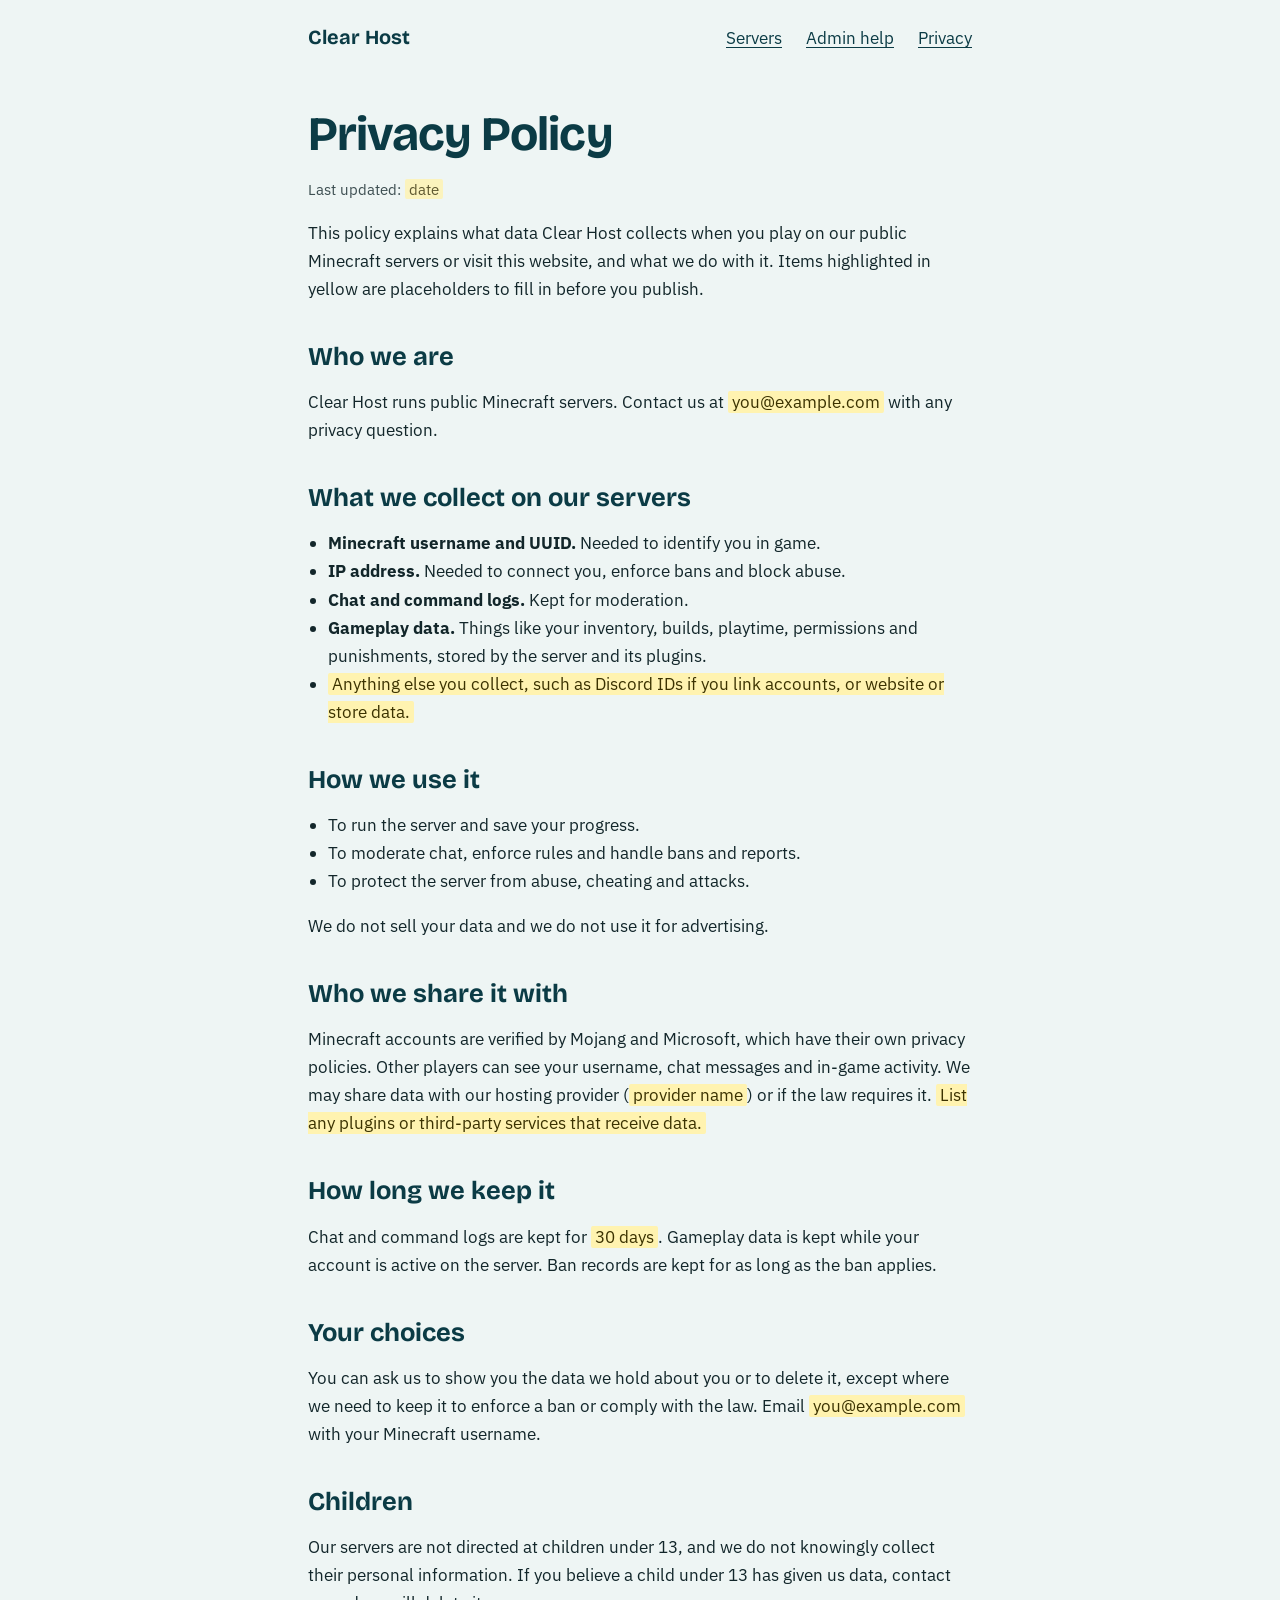
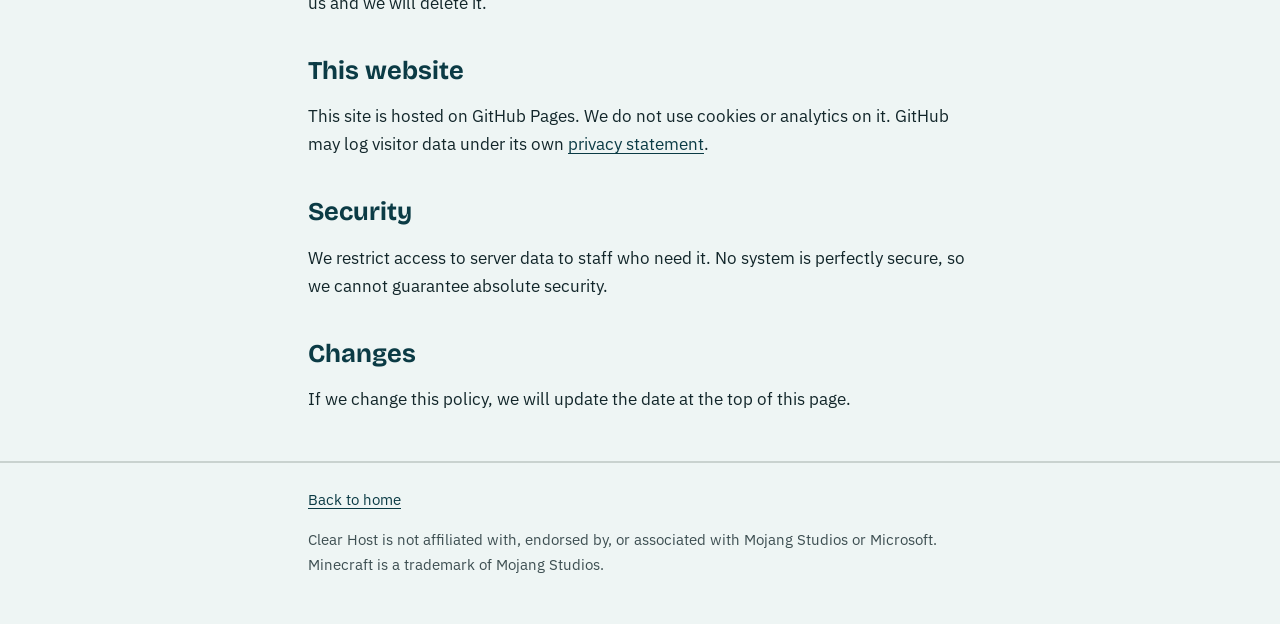
==== privacy.html @ 8996e6bd "Add files via upload" ====
<!DOCTYPE html>
<html lang="en">
<head>
  <meta charset="utf-8">
  <meta name="viewport" content="width=device-width, initial-scale=1, viewport-fit=cover">
  <title>Privacy Policy | Clear Host</title>
  <meta name="description" content="How Clear Host collects and uses data on its public Minecraft servers.">
  <link rel="preconnect" href="https://fonts.googleapis.com">
  <link rel="preconnect" href="https://fonts.gstatic.com" crossorigin>
  <link rel="stylesheet" href="https://fonts.googleapis.com/css2?family=Bricolage+Grotesque:wght@700&family=IBM+Plex+Sans:wght@400;600&display=swap">
  <link rel="stylesheet" href="style.css">
</head>
<body>
  <header class="top">
    <div class="wrap">
      <a class="brand" href="index.html">Clear Host</a>
      <nav>
        <a href="index.html#servers">Servers</a>
        <a href="index.html#admin">Admin help</a>
        <a href="privacy.html">Privacy</a>
      </nav>
    </div>
  </header>

  <main class="wrap">
    <h1 style="font-size:clamp(2rem,6vw,3rem);margin-top:2rem">Privacy Policy</h1>
    <p class="meta">Last updated: <span class="todo">date</span></p>

    <p>This policy explains what data Clear Host collects when you play on our public Minecraft servers or visit this website, and what we do with it. Items highlighted in yellow are placeholders to fill in before you publish.</p>

    <h2>Who we are</h2>
    <p>Clear Host runs public Minecraft servers. Contact us at <span class="todo">you@example.com</span> with any privacy question.</p>

    <h2>What we collect on our servers</h2>
    <ul>
      <li><strong>Minecraft username and UUID.</strong> Needed to identify you in game.</li>
      <li><strong>IP address.</strong> Needed to connect you, enforce bans and block abuse.</li>
      <li><strong>Chat and command logs.</strong> Kept for moderation.</li>
      <li><strong>Gameplay data.</strong> Things like your inventory, builds, playtime, permissions and punishments, stored by the server and its plugins.</li>
      <li><span class="todo">Anything else you collect, such as Discord IDs if you link accounts, or website or store data.</span></li>
    </ul>

    <h2>How we use it</h2>
    <ul>
      <li>To run the server and save your progress.</li>
      <li>To moderate chat, enforce rules and handle bans and reports.</li>
      <li>To protect the server from abuse, cheating and attacks.</li>
    </ul>
    <p>We do not sell your data and we do not use it for advertising.</p>

    <h2>Who we share it with</h2>
    <p>Minecraft accounts are verified by Mojang and Microsoft, which have their own privacy policies. Other players can see your username, chat messages and in-game activity. We may share data with our hosting provider (<span class="todo">provider name</span>) or if the law requires it. <span class="todo">List any plugins or third-party services that receive data.</span></p>

    <h2>How long we keep it</h2>
    <p>Chat and command logs are kept for <span class="todo">30 days</span>. Gameplay data is kept while your account is active on the server. Ban records are kept for as long as the ban applies.</p>

    <h2>Your choices</h2>
    <p>You can ask us to show you the data we hold about you or to delete it, except where we need to keep it to enforce a ban or comply with the law. Email <span class="todo">you@example.com</span> with your Minecraft username.</p>

    <h2>Children</h2>
    <p>Our servers are not directed at children under 13, and we do not knowingly collect their personal information. If you believe a child under 13 has given us data, contact us and we will delete it.</p>

    <h2>This website</h2>
    <p>This site is hosted on GitHub Pages. We do not use cookies or analytics on it. GitHub may log visitor data under its own <a href="https://docs.github.com/en/site-policy/privacy-policies/github-general-privacy-statement">privacy statement</a>.</p>

    <h2>Security</h2>
    <p>We restrict access to server data to staff who need it. No system is perfectly secure, so we cannot guarantee absolute security.</p>

    <h2>Changes</h2>
    <p>If we change this policy, we will update the date at the top of this page.</p>
  </main>

  <footer>
    <div class="wrap">
      <a href="index.html">Back to home</a>
      <p class="meta">Clear Host is not affiliated with, endorsed by, or associated with Mojang Studios or Microsoft. Minecraft is a trademark of Mojang Studios.</p>
    </div>
  </footer>
</body>
</html>
---- style.css ----
:root {
  --ice: #eef5f4;
  --water: #0b3b45;
  --ink: #12262a;
  --grass: #4f9a34;
  --dirt: #7a5232;
  --dirt-dark: #6a4529;
  --stone: #c9d2cf;
  box-sizing: border-box;
  padding-top: env(safe-area-inset-top, 0px);
  padding-bottom: env(safe-area-inset-bottom, 0px);
}
@media (prefers-color-scheme: dark) {
  :root:not([data-theme="light"]) {
    --ice: #0d1d20;
    --water: #9fd6de;
    --ink: #dbe8e6;
    --stone: #2b3d40;
  }
}
*, *::before, *::after { box-sizing: inherit; }
html { scroll-padding-top: 1rem; }
body {
  margin: 0;
  background: var(--ice);
  color: var(--ink);
  font: 1.0625rem/1.65 "IBM Plex Sans", system-ui, -apple-system, "Segoe UI", sans-serif;
}
a { color: var(--water); text-underline-offset: 3px; }
a:focus-visible, .btn:focus-visible { outline: 3px solid var(--grass); outline-offset: 3px; }
.wrap { max-width: 44rem; margin: 0 auto; padding: 0 1.25rem; }

header.top { padding: 1.5rem 0; }
header.top .wrap { display: flex; justify-content: space-between; align-items: baseline; gap: 1rem; flex-wrap: wrap; }
.brand { font: 700 1.25rem "Bricolage Grotesque", system-ui, sans-serif; color: var(--water); text-decoration: none; }
nav a { margin-left: 1.25rem; }

h1, h2 { font-family: "Bricolage Grotesque", system-ui, sans-serif; color: var(--water); line-height: 1.1; }
h1 { font-size: clamp(2.5rem, 8vw, 4.25rem); margin: 3rem 0 1rem; letter-spacing: -0.02em; }
h2 { font-size: 1.6rem; margin: 2.5rem 0 0.5rem; }
h3 { font-size: 1.1rem; margin: 1.5rem 0 0.25rem; }
.lead { font-size: 1.25rem; max-width: 34rem; }

.btn {
  display: inline-block; margin-top: 1rem; padding: 0.7rem 1.25rem;
  background: var(--water); color: var(--ice); font-weight: 600;
  text-decoration: none; border-radius: 4px;
}

.terrain {
  height: 96px; margin-top: 4rem;
  background:
    linear-gradient(var(--grass) 0 24px, transparent 24px),
    repeating-conic-gradient(var(--dirt) 0 25%, var(--dirt-dark) 0 50%) 0 0 / 24px 24px;
}

section { padding-bottom: 1rem; }
dl { margin: 1rem 0; }
dt { font-weight: 600; margin-top: 1rem; }
dd { margin: 0.15rem 0 0; }
.todo { background: #fff3b0; color: #3b3200; padding: 0 0.25rem; border-radius: 2px; }

footer { margin-top: 3rem; padding: 1.5rem 0 2rem; border-top: 2px solid var(--stone); font-size: 0.95rem; }
ul { padding-left: 1.25rem; }
.meta { font-size: 0.95rem; opacity: 0.8; }
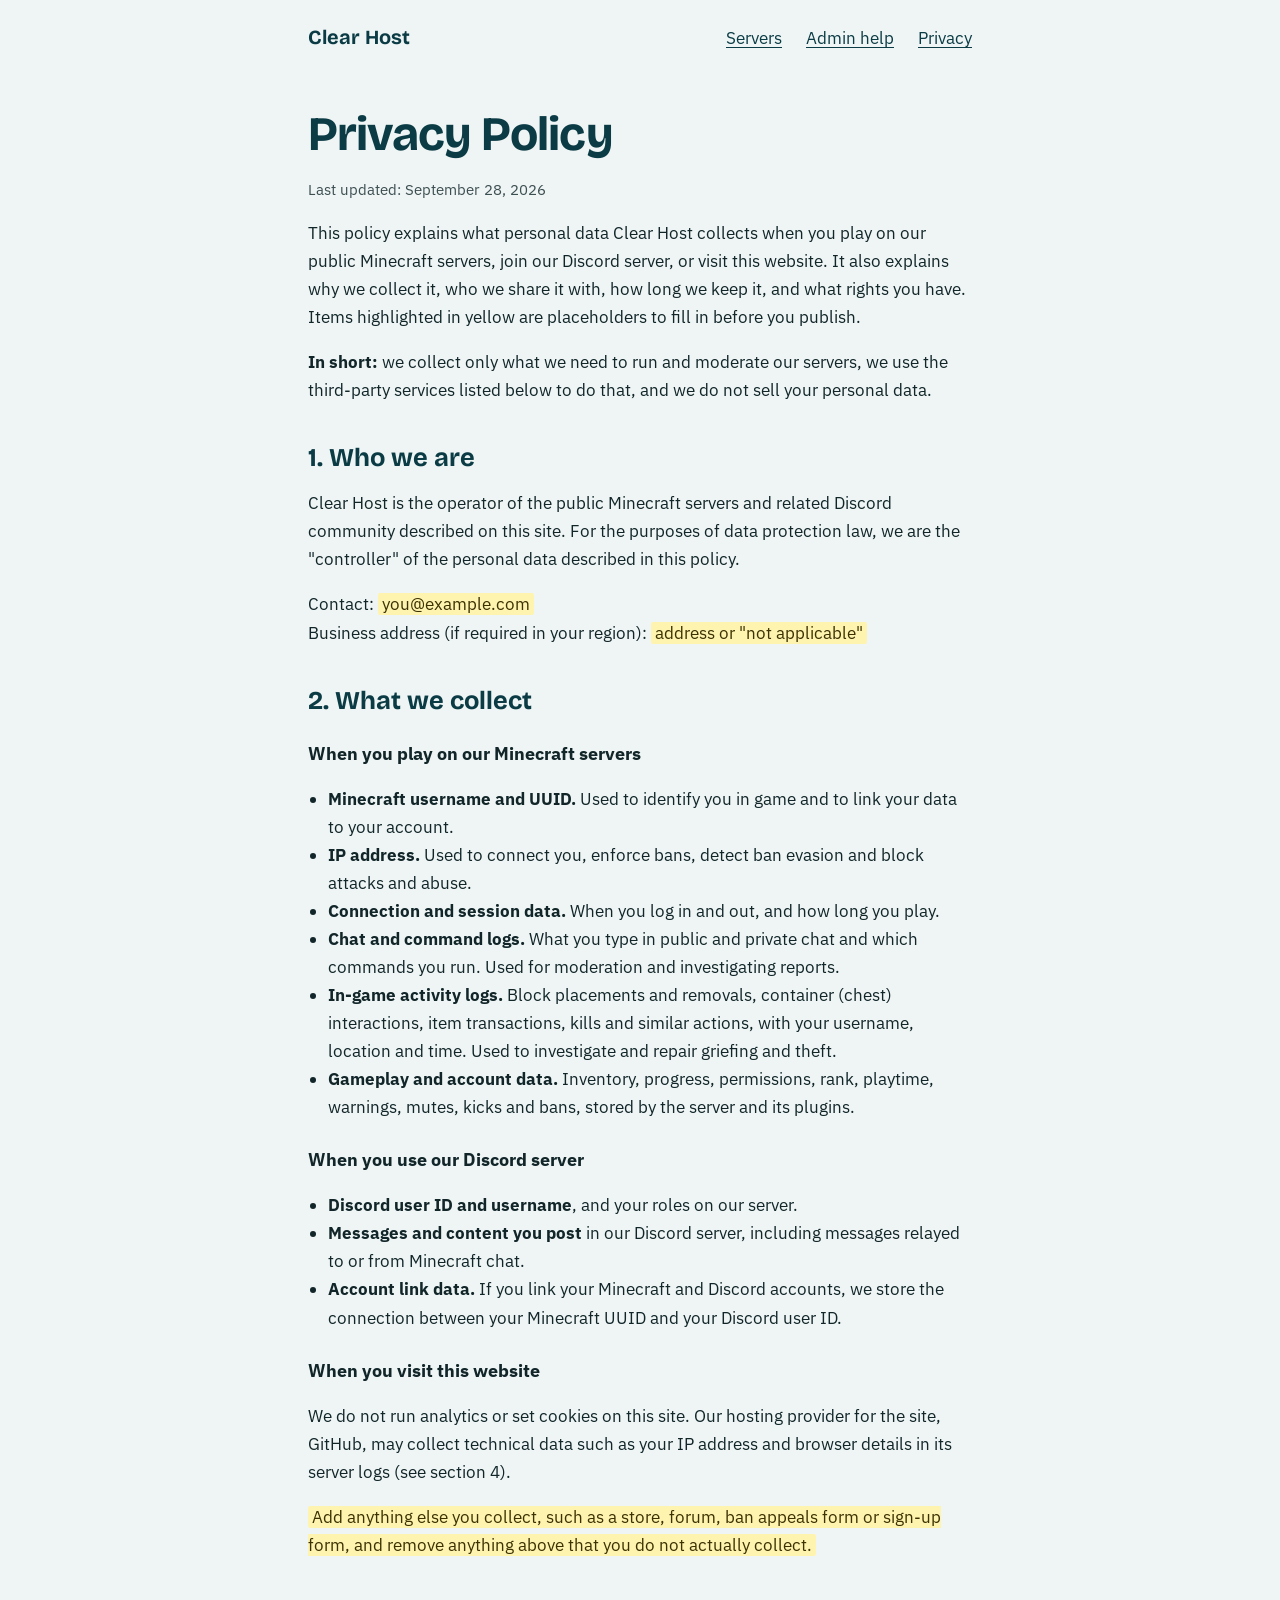
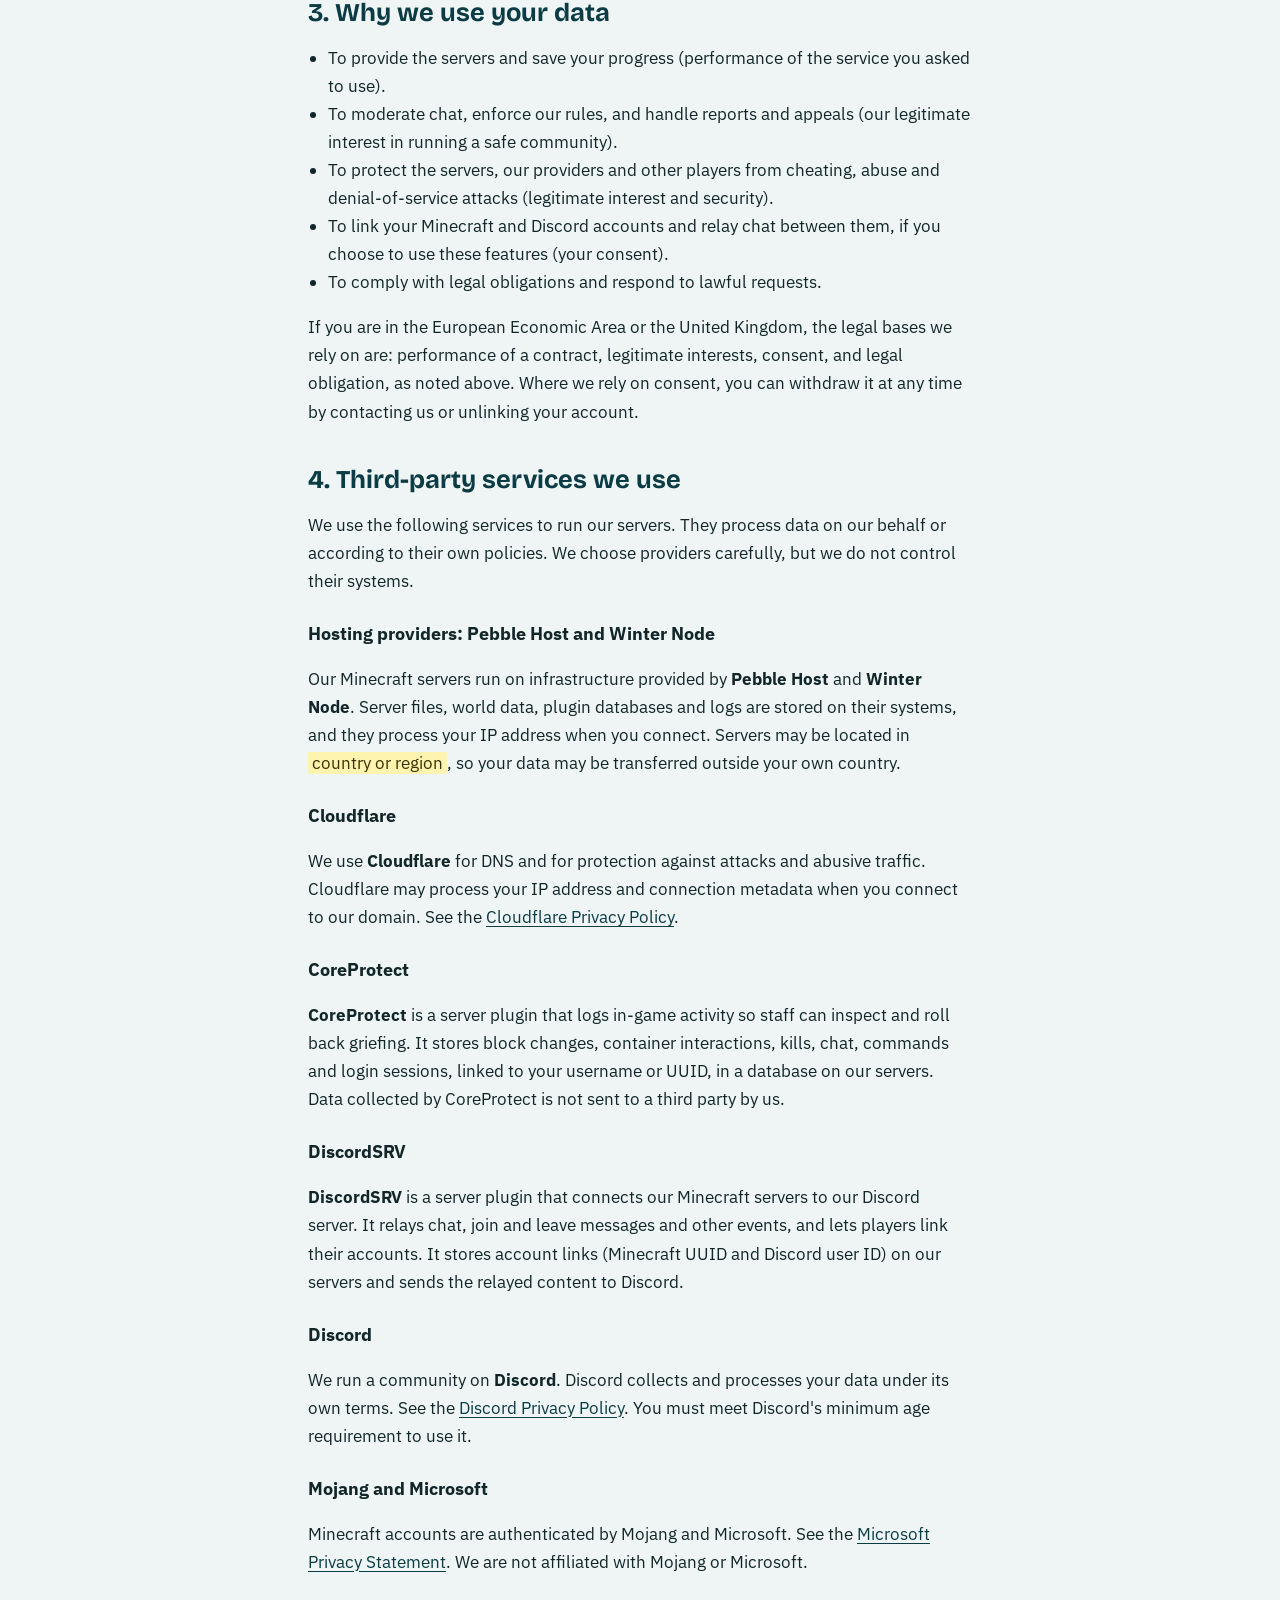
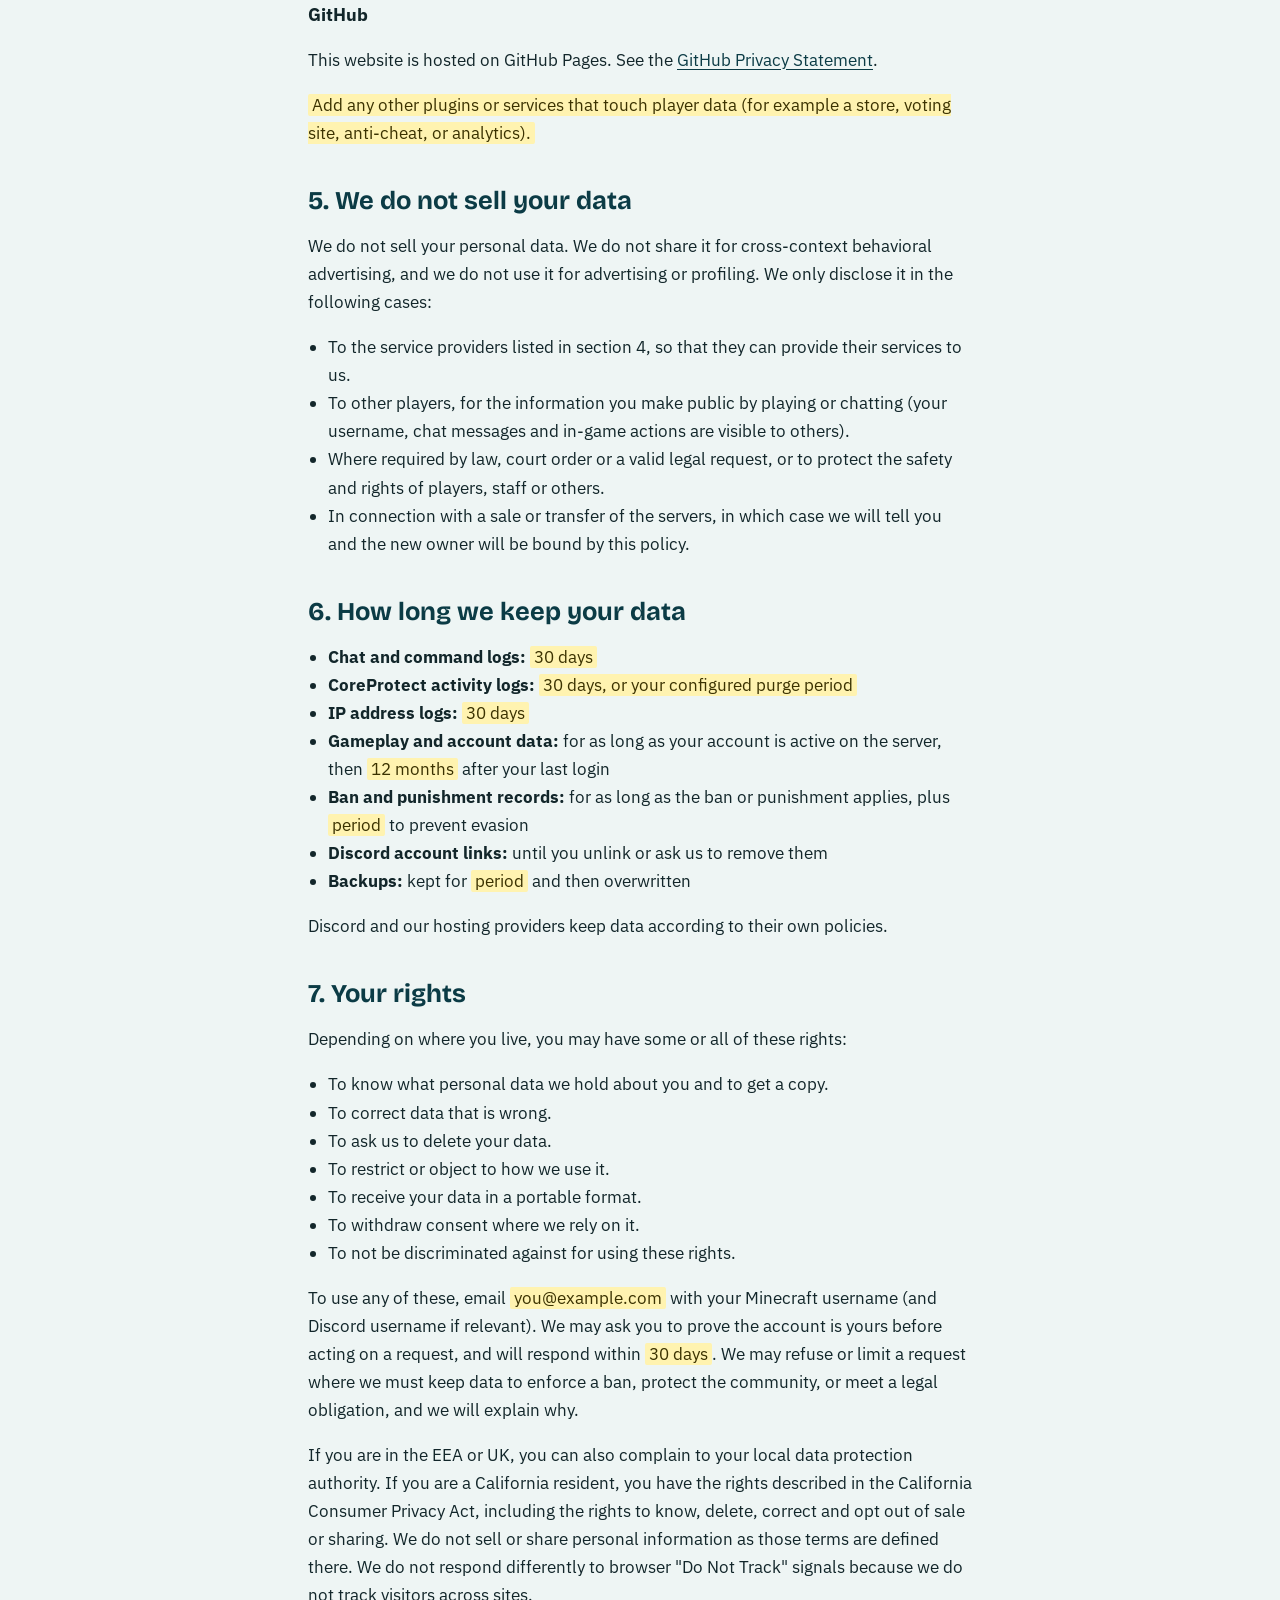
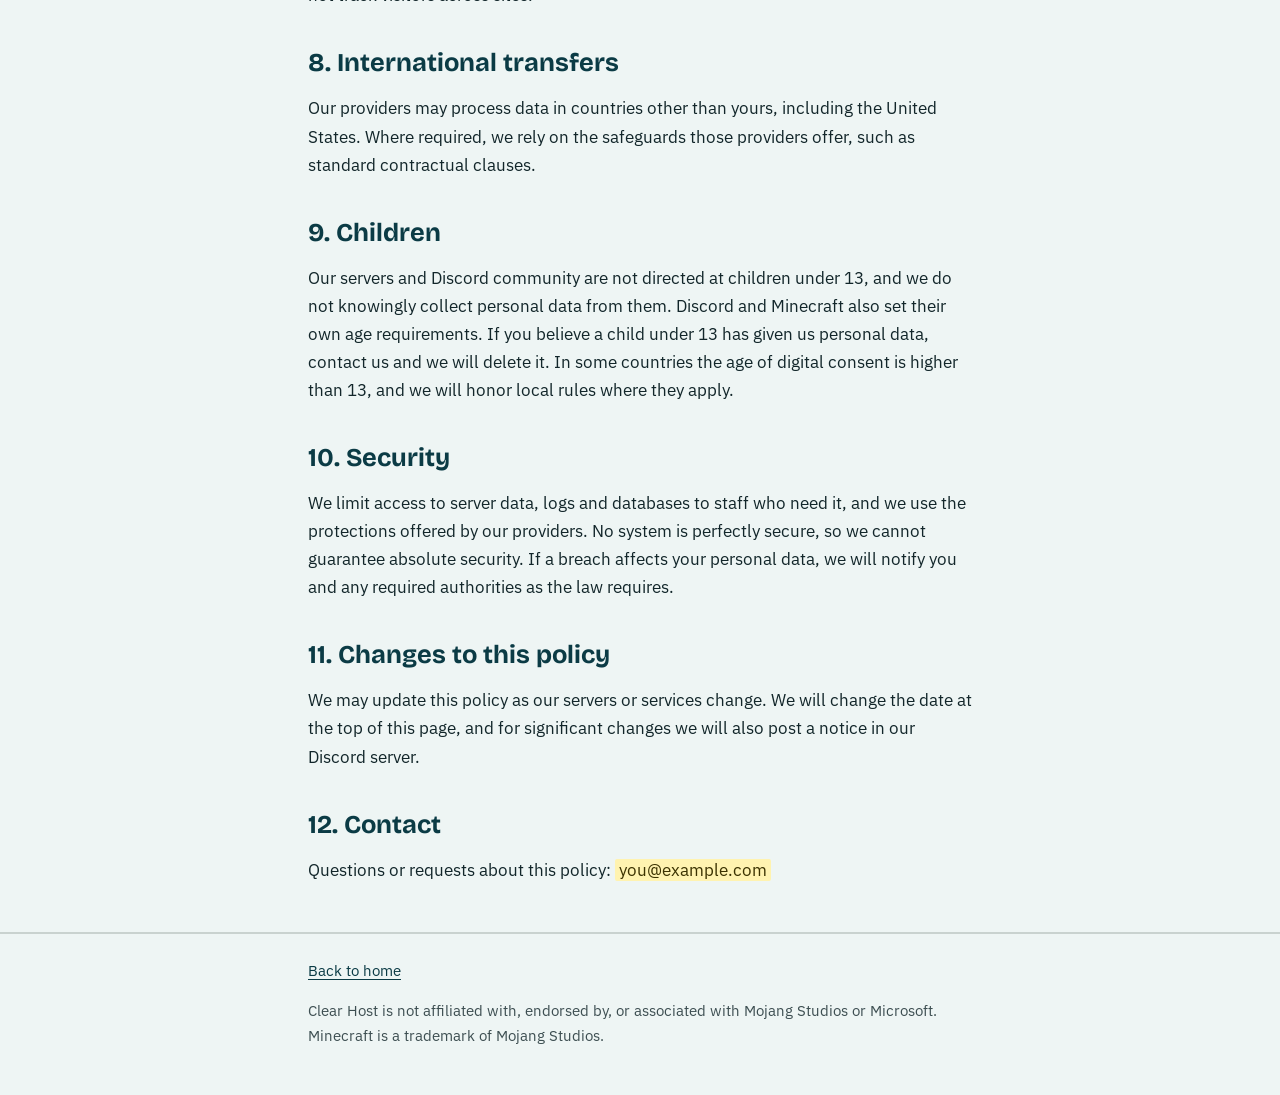
==== commit 96e9d72c: "Add files via upload" ====
--- a/privacy.html
+++ b/privacy.html
@@ -4,7 +4,7 @@
   <meta charset="utf-8">
   <meta name="viewport" content="width=device-width, initial-scale=1, viewport-fit=cover">
   <title>Privacy Policy | Clear Host</title>
-  <meta name="description" content="How Clear Host collects and uses data on its public Minecraft servers.">
+  <meta name="description" content="How Clear Host collects, uses and protects data on its public Minecraft servers, Discord and website.">
   <link rel="preconnect" href="https://fonts.googleapis.com">
   <link rel="preconnect" href="https://fonts.gstatic.com" crossorigin>
   <link rel="stylesheet" href="https://fonts.googleapis.com/css2?family=Bricolage+Grotesque:wght@700&family=IBM+Plex+Sans:wght@400;600&display=swap">
@@ -24,50 +24,120 @@
 
   <main class="wrap">
     <h1 style="font-size:clamp(2rem,6vw,3rem);margin-top:2rem">Privacy Policy</h1>
-    <p class="meta">Last updated: <span class="todo">date</span></p>
+    <p class="meta">Last updated: September 28, 2026</p>
 
-    <p>This policy explains what data Clear Host collects when you play on our public Minecraft servers or visit this website, and what we do with it. Items highlighted in yellow are placeholders to fill in before you publish.</p>
+    <p>This policy explains what personal data Clear Host collects when you play on our public Minecraft servers, join our Discord server, or visit this website. It also explains why we collect it, who we share it with, how long we keep it, and what rights you have. Items highlighted in yellow are placeholders to fill in before you publish.</p>
+    <p><strong>In short:</strong> we collect only what we need to run and moderate our servers, we use the third-party services listed below to do that, and we do not sell your personal data.</p>
 
-    <h2>Who we are</h2>
-    <p>Clear Host runs public Minecraft servers. Contact us at <span class="todo">you@example.com</span> with any privacy question.</p>
+    <h2>1. Who we are</h2>
+    <p>Clear Host is the operator of the public Minecraft servers and related Discord community described on this site. For the purposes of data protection law, we are the "controller" of the personal data described in this policy.</p>
+    <p>Contact: <span class="todo">you@example.com</span><br>Business address (if required in your region): <span class="todo">address or "not applicable"</span></p>
 
-    <h2>What we collect on our servers</h2>
+    <h2>2. What we collect</h2>
+    <h3>When you play on our Minecraft servers</h3>
     <ul>
-      <li><strong>Minecraft username and UUID.</strong> Needed to identify you in game.</li>
-      <li><strong>IP address.</strong> Needed to connect you, enforce bans and block abuse.</li>
-      <li><strong>Chat and command logs.</strong> Kept for moderation.</li>
-      <li><strong>Gameplay data.</strong> Things like your inventory, builds, playtime, permissions and punishments, stored by the server and its plugins.</li>
-      <li><span class="todo">Anything else you collect, such as Discord IDs if you link accounts, or website or store data.</span></li>
+      <li><strong>Minecraft username and UUID.</strong> Used to identify you in game and to link your data to your account.</li>
+      <li><strong>IP address.</strong> Used to connect you, enforce bans, detect ban evasion and block attacks and abuse.</li>
+      <li><strong>Connection and session data.</strong> When you log in and out, and how long you play.</li>
+      <li><strong>Chat and command logs.</strong> What you type in public and private chat and which commands you run. Used for moderation and investigating reports.</li>
+      <li><strong>In-game activity logs.</strong> Block placements and removals, container (chest) interactions, item transactions, kills and similar actions, with your username, location and time. Used to investigate and repair griefing and theft.</li>
+      <li><strong>Gameplay and account data.</strong> Inventory, progress, permissions, rank, playtime, warnings, mutes, kicks and bans, stored by the server and its plugins.</li>
+    </ul>
+    <h3>When you use our Discord server</h3>
+    <ul>
+      <li><strong>Discord user ID and username</strong>, and your roles on our server.</li>
+      <li><strong>Messages and content you post</strong> in our Discord server, including messages relayed to or from Minecraft chat.</li>
+      <li><strong>Account link data.</strong> If you link your Minecraft and Discord accounts, we store the connection between your Minecraft UUID and your Discord user ID.</li>
+    </ul>
+    <h3>When you visit this website</h3>
+    <p>We do not run analytics or set cookies on this site. Our hosting provider for the site, GitHub, may collect technical data such as your IP address and browser details in its server logs (see section 4).</p>
+    <p><span class="todo">Add anything else you collect, such as a store, forum, ban appeals form or sign-up form, and remove anything above that you do not actually collect.</span></p>
+
+    <h2>3. Why we use your data</h2>
+    <ul>
+      <li>To provide the servers and save your progress (performance of the service you asked to use).</li>
+      <li>To moderate chat, enforce our rules, and handle reports and appeals (our legitimate interest in running a safe community).</li>
+      <li>To protect the servers, our providers and other players from cheating, abuse and denial-of-service attacks (legitimate interest and security).</li>
+      <li>To link your Minecraft and Discord accounts and relay chat between them, if you choose to use these features (your consent).</li>
+      <li>To comply with legal obligations and respond to lawful requests.</li>
+    </ul>
+    <p>If you are in the European Economic Area or the United Kingdom, the legal bases we rely on are: performance of a contract, legitimate interests, consent, and legal obligation, as noted above. Where we rely on consent, you can withdraw it at any time by contacting us or unlinking your account.</p>
+
+    <h2>4. Third-party services we use</h2>
+    <p>We use the following services to run our servers. They process data on our behalf or according to their own policies. We choose providers carefully, but we do not control their systems.</p>
+
+    <h3>Hosting providers: Pebble Host and Winter Node</h3>
+    <p>Our Minecraft servers run on infrastructure provided by <strong>Pebble Host</strong> and <strong>Winter Node</strong>. Server files, world data, plugin databases and logs are stored on their systems, and they process your IP address when you connect. Servers may be located in <span class="todo">country or region</span>, so your data may be transferred outside your own country.</p>
+
+    <h3>Cloudflare</h3>
+    <p>We use <strong>Cloudflare</strong> for DNS and for protection against attacks and abusive traffic. Cloudflare may process your IP address and connection metadata when you connect to our domain. See the <a href="https://www.cloudflare.com/privacypolicy/">Cloudflare Privacy Policy</a>.</p>
+
+    <h3>CoreProtect</h3>
+    <p><strong>CoreProtect</strong> is a server plugin that logs in-game activity so staff can inspect and roll back griefing. It stores block changes, container interactions, kills, chat, commands and login sessions, linked to your username or UUID, in a database on our servers. Data collected by CoreProtect is not sent to a third party by us.</p>
+
+    <h3>DiscordSRV</h3>
+    <p><strong>DiscordSRV</strong> is a server plugin that connects our Minecraft servers to our Discord server. It relays chat, join and leave messages and other events, and lets players link their accounts. It stores account links (Minecraft UUID and Discord user ID) on our servers and sends the relayed content to Discord.</p>
+
+    <h3>Discord</h3>
+    <p>We run a community on <strong>Discord</strong>. Discord collects and processes your data under its own terms. See the <a href="https://discord.com/privacy">Discord Privacy Policy</a>. You must meet Discord's minimum age requirement to use it.</p>
+
+    <h3>Mojang and Microsoft</h3>
+    <p>Minecraft accounts are authenticated by Mojang and Microsoft. See the <a href="https://privacy.microsoft.com/">Microsoft Privacy Statement</a>. We are not affiliated with Mojang or Microsoft.</p>
+
+    <h3>GitHub</h3>
+    <p>This website is hosted on GitHub Pages. See the <a href="https://docs.github.com/en/site-policy/privacy-policies/github-general-privacy-statement">GitHub Privacy Statement</a>.</p>
+
+    <p><span class="todo">Add any other plugins or services that touch player data (for example a store, voting site, anti-cheat, or analytics).</span></p>
+
+    <h2>5. We do not sell your data</h2>
+    <p>We do not sell your personal data. We do not share it for cross-context behavioral advertising, and we do not use it for advertising or profiling. We only disclose it in the following cases:</p>
+    <ul>
+      <li>To the service providers listed in section 4, so that they can provide their services to us.</li>
+      <li>To other players, for the information you make public by playing or chatting (your username, chat messages and in-game actions are visible to others).</li>
+      <li>Where required by law, court order or a valid legal request, or to protect the safety and rights of players, staff or others.</li>
+      <li>In connection with a sale or transfer of the servers, in which case we will tell you and the new owner will be bound by this policy.</li>
     </ul>
 
-    <h2>How we use it</h2>
+    <h2>6. How long we keep your data</h2>
     <ul>
-      <li>To run the server and save your progress.</li>
-      <li>To moderate chat, enforce rules and handle bans and reports.</li>
-      <li>To protect the server from abuse, cheating and attacks.</li>
+      <li><strong>Chat and command logs:</strong> <span class="todo">30 days</span></li>
+      <li><strong>CoreProtect activity logs:</strong> <span class="todo">30 days, or your configured purge period</span></li>
+      <li><strong>IP address logs:</strong> <span class="todo">30 days</span></li>
+      <li><strong>Gameplay and account data:</strong> for as long as your account is active on the server, then <span class="todo">12 months</span> after your last login</li>
+      <li><strong>Ban and punishment records:</strong> for as long as the ban or punishment applies, plus <span class="todo">period</span> to prevent evasion</li>
+      <li><strong>Discord account links:</strong> until you unlink or ask us to remove them</li>
+      <li><strong>Backups:</strong> kept for <span class="todo">period</span> and then overwritten</li>
     </ul>
-    <p>We do not sell your data and we do not use it for advertising.</p>
+    <p>Discord and our hosting providers keep data according to their own policies.</p>
 
-    <h2>Who we share it with</h2>
-    <p>Minecraft accounts are verified by Mojang and Microsoft, which have their own privacy policies. Other players can see your username, chat messages and in-game activity. We may share data with our hosting provider (<span class="todo">provider name</span>) or if the law requires it. <span class="todo">List any plugins or third-party services that receive data.</span></p>
+    <h2>7. Your rights</h2>
+    <p>Depending on where you live, you may have some or all of these rights:</p>
+    <ul>
+      <li>To know what personal data we hold about you and to get a copy.</li>
+      <li>To correct data that is wrong.</li>
+      <li>To ask us to delete your data.</li>
+      <li>To restrict or object to how we use it.</li>
+      <li>To receive your data in a portable format.</li>
+      <li>To withdraw consent where we rely on it.</li>
+      <li>To not be discriminated against for using these rights.</li>
+    </ul>
+    <p>To use any of these, email <span class="todo">you@example.com</span> with your Minecraft username (and Discord username if relevant). We may ask you to prove the account is yours before acting on a request, and will respond within <span class="todo">30 days</span>. We may refuse or limit a request where we must keep data to enforce a ban, protect the community, or meet a legal obligation, and we will explain why.</p>
+    <p>If you are in the EEA or UK, you can also complain to your local data protection authority. If you are a California resident, you have the rights described in the California Consumer Privacy Act, including the rights to know, delete, correct and opt out of sale or sharing. We do not sell or share personal information as those terms are defined there. We do not respond differently to browser "Do Not Track" signals because we do not track visitors across sites.</p>
 
-    <h2>How long we keep it</h2>
-    <p>Chat and command logs are kept for <span class="todo">30 days</span>. Gameplay data is kept while your account is active on the server. Ban records are kept for as long as the ban applies.</p>
+    <h2>8. International transfers</h2>
+    <p>Our providers may process data in countries other than yours, including the United States. Where required, we rely on the safeguards those providers offer, such as standard contractual clauses.</p>
 
-    <h2>Your choices</h2>
-    <p>You can ask us to show you the data we hold about you or to delete it, except where we need to keep it to enforce a ban or comply with the law. Email <span class="todo">you@example.com</span> with your Minecraft username.</p>
+    <h2>9. Children</h2>
+    <p>Our servers and Discord community are not directed at children under 13, and we do not knowingly collect personal data from them. Discord and Minecraft also set their own age requirements. If you believe a child under 13 has given us personal data, contact us and we will delete it. In some countries the age of digital consent is higher than 13, and we will honor local rules where they apply.</p>
 
-    <h2>Children</h2>
-    <p>Our servers are not directed at children under 13, and we do not knowingly collect their personal information. If you believe a child under 13 has given us data, contact us and we will delete it.</p>
+    <h2>10. Security</h2>
+    <p>We limit access to server data, logs and databases to staff who need it, and we use the protections offered by our providers. No system is perfectly secure, so we cannot guarantee absolute security. If a breach affects your personal data, we will notify you and any required authorities as the law requires.</p>
 
-    <h2>This website</h2>
-    <p>This site is hosted on GitHub Pages. We do not use cookies or analytics on it. GitHub may log visitor data under its own <a href="https://docs.github.com/en/site-policy/privacy-policies/github-general-privacy-statement">privacy statement</a>.</p>
+    <h2>11. Changes to this policy</h2>
+    <p>We may update this policy as our servers or services change. We will change the date at the top of this page, and for significant changes we will also post a notice in our Discord server.</p>
 
-    <h2>Security</h2>
-    <p>We restrict access to server data to staff who need it. No system is perfectly secure, so we cannot guarantee absolute security.</p>
-
-    <h2>Changes</h2>
-    <p>If we change this policy, we will update the date at the top of this page.</p>
+    <h2>12. Contact</h2>
+    <p>Questions or requests about this policy: <span class="todo">you@example.com</span></p>
   </main>
 
   <footer>
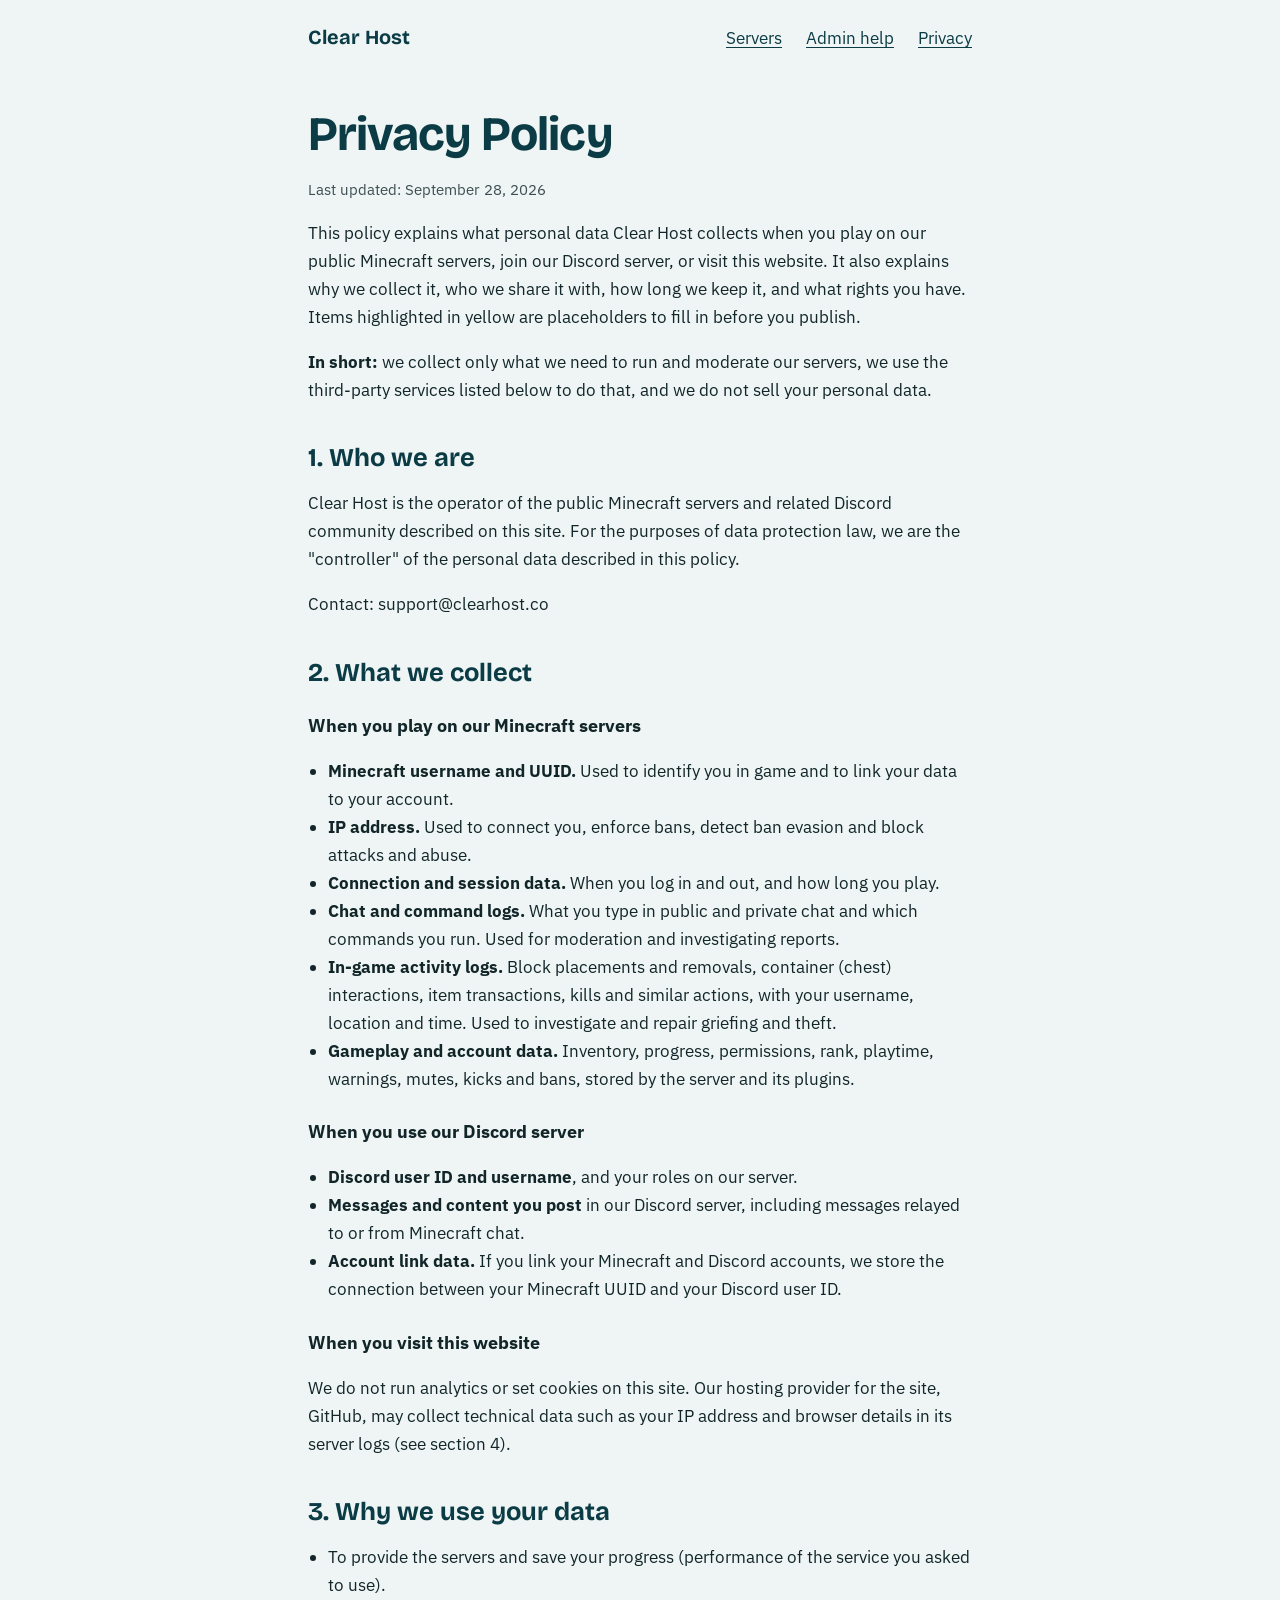
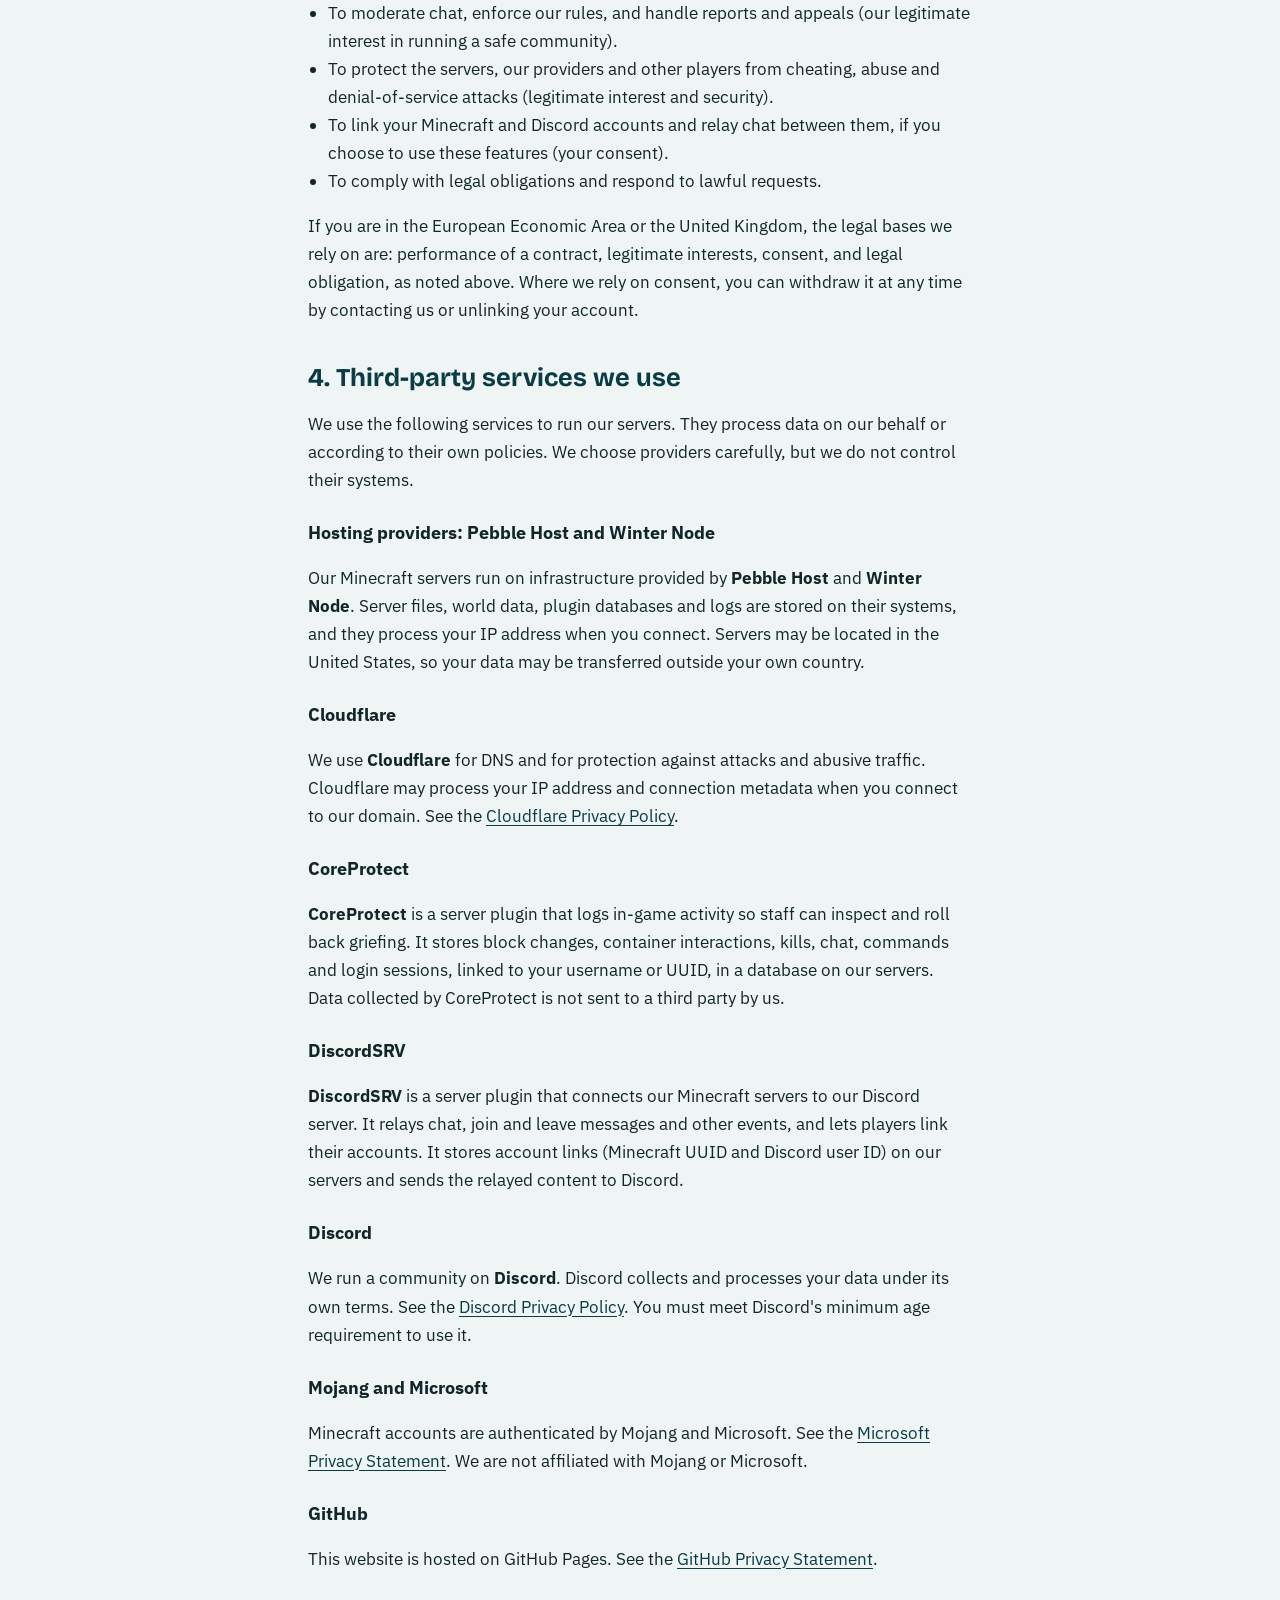
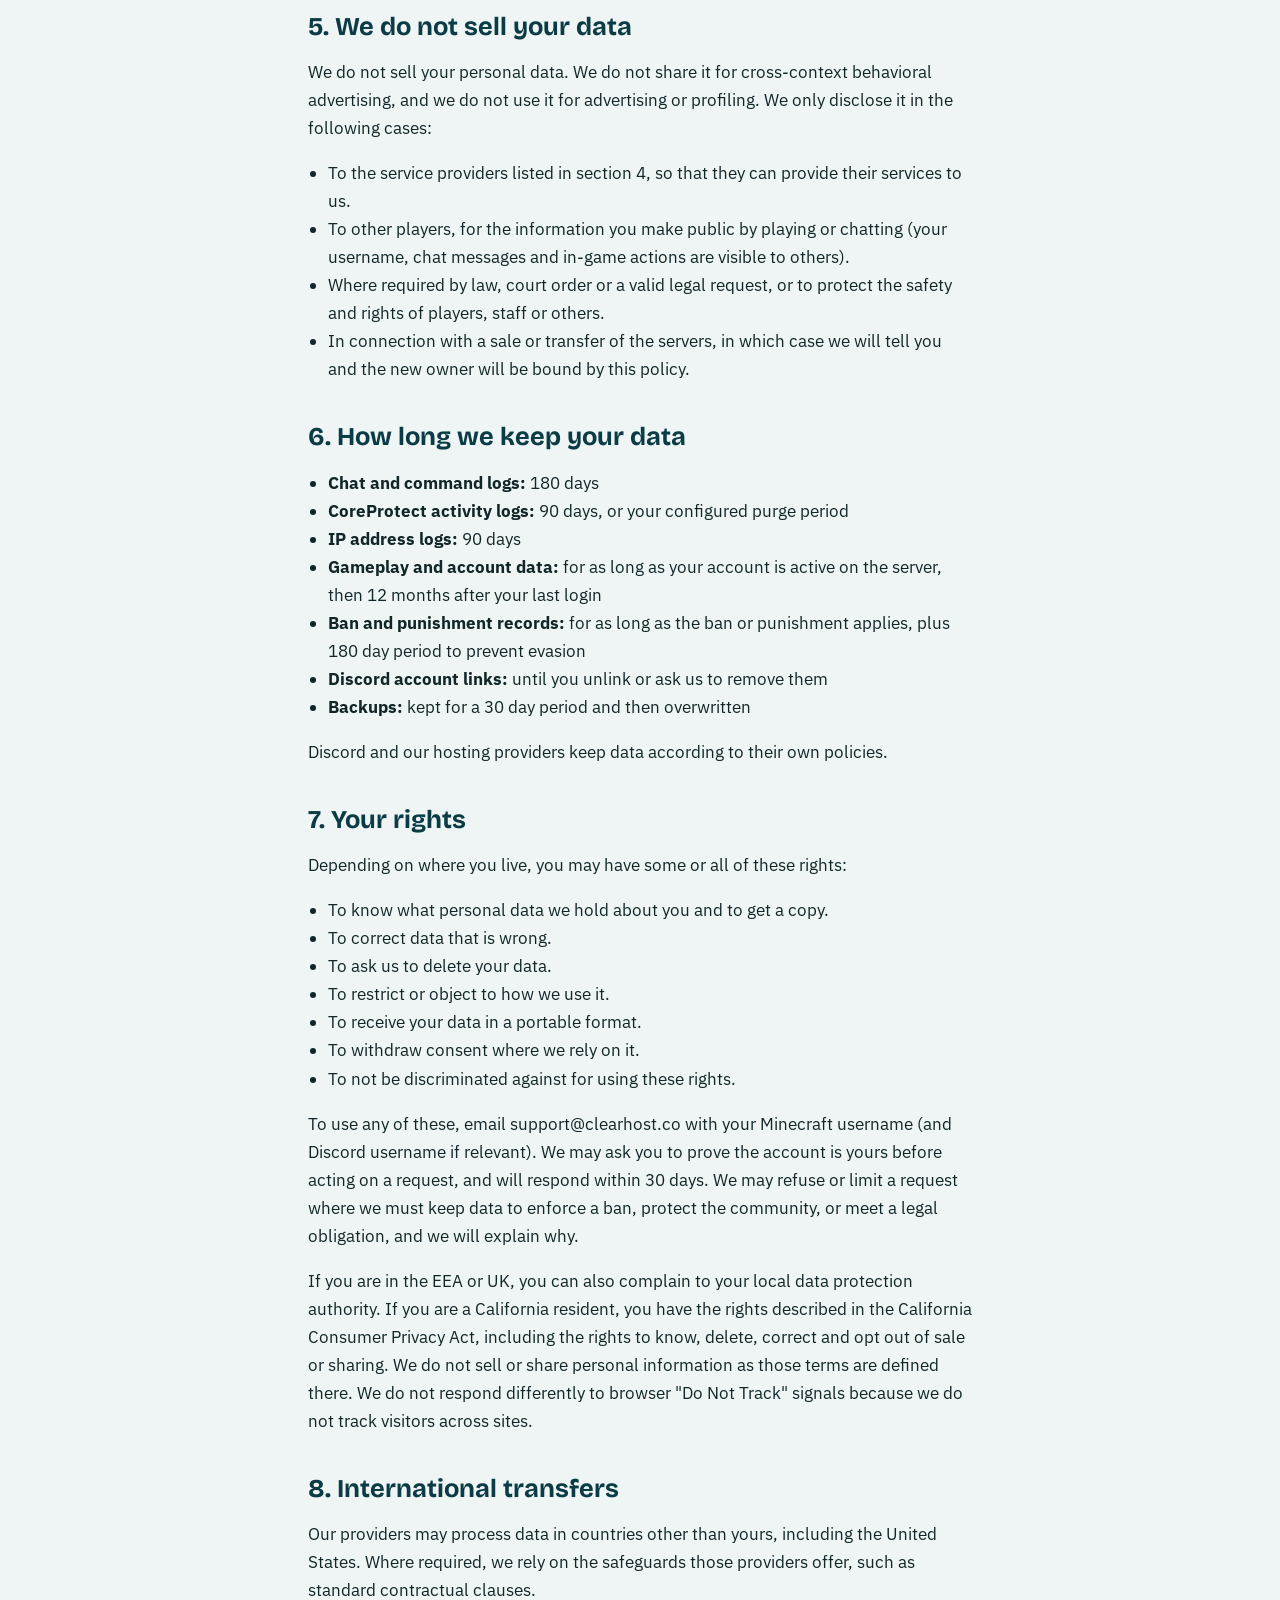
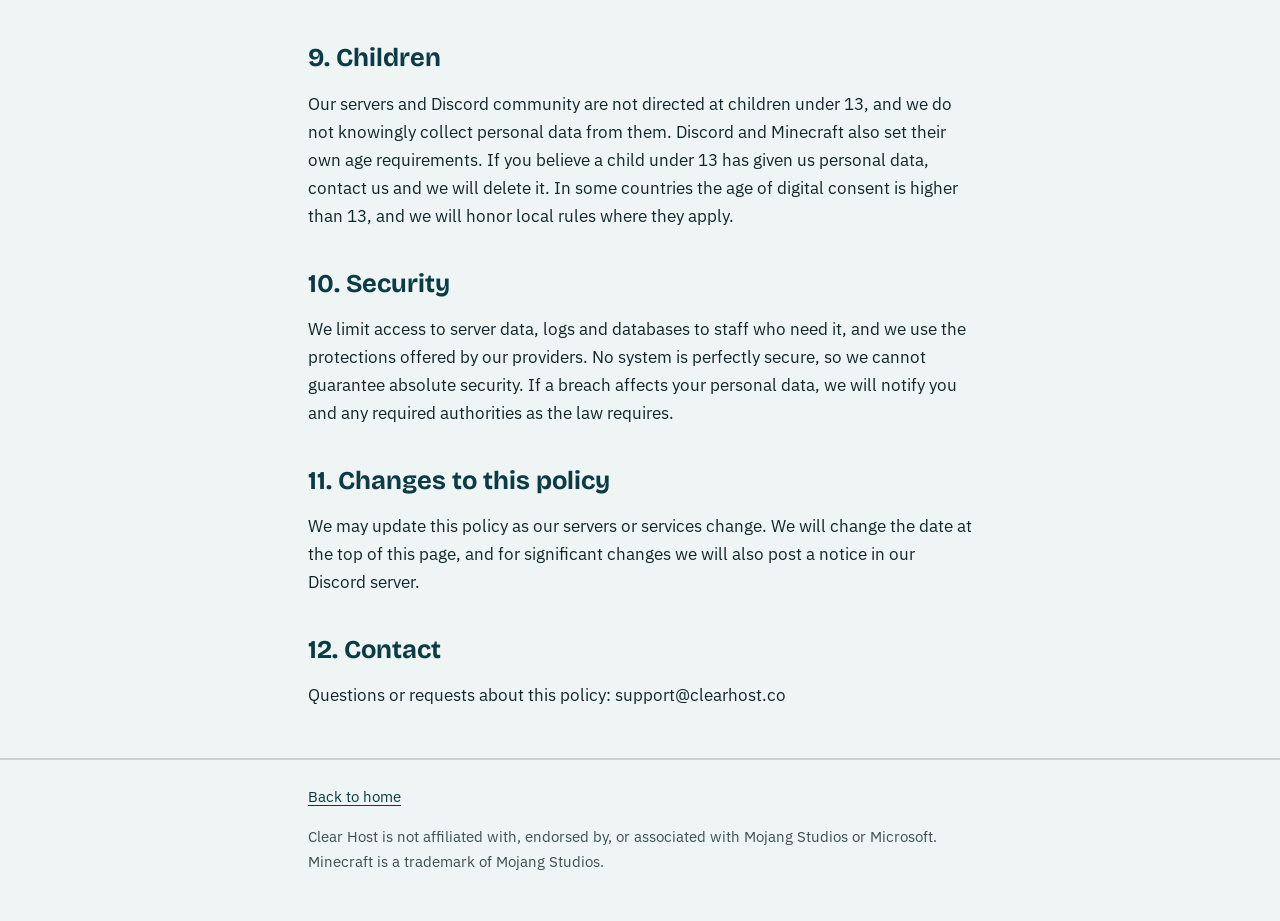
==== commit 5a993720: "privacy.html updated privacy" ====
--- a/privacy.html
+++ b/privacy.html
@@ -31,7 +31,7 @@
 
     <h2>1. Who we are</h2>
     <p>Clear Host is the operator of the public Minecraft servers and related Discord community described on this site. For the purposes of data protection law, we are the "controller" of the personal data described in this policy.</p>
-    <p>Contact: <span class="todo">you@example.com</span><br>Business address (if required in your region): <span class="todo">address or "not applicable"</span></p>
+    <p>Contact: support@clearhost.co</span></p>
 
     <h2>2. What we collect</h2>
     <h3>When you play on our Minecraft servers</h3>
@@ -51,8 +51,7 @@
     </ul>
     <h3>When you visit this website</h3>
     <p>We do not run analytics or set cookies on this site. Our hosting provider for the site, GitHub, may collect technical data such as your IP address and browser details in its server logs (see section 4).</p>
-    <p><span class="todo">Add anything else you collect, such as a store, forum, ban appeals form or sign-up form, and remove anything above that you do not actually collect.</span></p>
-
+   
     <h2>3. Why we use your data</h2>
     <ul>
       <li>To provide the servers and save your progress (performance of the service you asked to use).</li>
@@ -67,7 +66,7 @@
     <p>We use the following services to run our servers. They process data on our behalf or according to their own policies. We choose providers carefully, but we do not control their systems.</p>
 
     <h3>Hosting providers: Pebble Host and Winter Node</h3>
-    <p>Our Minecraft servers run on infrastructure provided by <strong>Pebble Host</strong> and <strong>Winter Node</strong>. Server files, world data, plugin databases and logs are stored on their systems, and they process your IP address when you connect. Servers may be located in <span class="todo">country or region</span>, so your data may be transferred outside your own country.</p>
+    <p>Our Minecraft servers run on infrastructure provided by <strong>Pebble Host</strong> and <strong>Winter Node</strong>. Server files, world data, plugin databases and logs are stored on their systems, and they process your IP address when you connect. Servers may be located in the United States, so your data may be transferred outside your own country.</p>
 
     <h3>Cloudflare</h3>
     <p>We use <strong>Cloudflare</strong> for DNS and for protection against attacks and abusive traffic. Cloudflare may process your IP address and connection metadata when you connect to our domain. See the <a href="https://www.cloudflare.com/privacypolicy/">Cloudflare Privacy Policy</a>.</p>
@@ -87,8 +86,6 @@
     <h3>GitHub</h3>
     <p>This website is hosted on GitHub Pages. See the <a href="https://docs.github.com/en/site-policy/privacy-policies/github-general-privacy-statement">GitHub Privacy Statement</a>.</p>
 
-    <p><span class="todo">Add any other plugins or services that touch player data (for example a store, voting site, anti-cheat, or analytics).</span></p>
-
     <h2>5. We do not sell your data</h2>
     <p>We do not sell your personal data. We do not share it for cross-context behavioral advertising, and we do not use it for advertising or profiling. We only disclose it in the following cases:</p>
     <ul>
@@ -100,13 +97,13 @@
 
     <h2>6. How long we keep your data</h2>
     <ul>
-      <li><strong>Chat and command logs:</strong> <span class="todo">30 days</span></li>
-      <li><strong>CoreProtect activity logs:</strong> <span class="todo">30 days, or your configured purge period</span></li>
-      <li><strong>IP address logs:</strong> <span class="todo">30 days</span></li>
-      <li><strong>Gameplay and account data:</strong> for as long as your account is active on the server, then <span class="todo">12 months</span> after your last login</li>
-      <li><strong>Ban and punishment records:</strong> for as long as the ban or punishment applies, plus <span class="todo">period</span> to prevent evasion</li>
+      <li><strong>Chat and command logs:</strong> 180 days</li>
+      <li><strong>CoreProtect activity logs:</strong> 90 days, or your configured purge period</li>
+      <li><strong>IP address logs:</strong> 90 days</li>
+      <li><strong>Gameplay and account data:</strong> for as long as your account is active on the server, then 12 months after your last login</li>
+      <li><strong>Ban and punishment records:</strong> for as long as the ban or punishment applies, plus 180 day period to prevent evasion</li>
       <li><strong>Discord account links:</strong> until you unlink or ask us to remove them</li>
-      <li><strong>Backups:</strong> kept for <span class="todo">period</span> and then overwritten</li>
+      <li><strong>Backups:</strong> kept for a 30 day period and then overwritten</li>
     </ul>
     <p>Discord and our hosting providers keep data according to their own policies.</p>
 
@@ -121,7 +118,7 @@
       <li>To withdraw consent where we rely on it.</li>
       <li>To not be discriminated against for using these rights.</li>
     </ul>
-    <p>To use any of these, email <span class="todo">you@example.com</span> with your Minecraft username (and Discord username if relevant). We may ask you to prove the account is yours before acting on a request, and will respond within <span class="todo">30 days</span>. We may refuse or limit a request where we must keep data to enforce a ban, protect the community, or meet a legal obligation, and we will explain why.</p>
+    <p>To use any of these, email support@clearhost.co with your Minecraft username (and Discord username if relevant). We may ask you to prove the account is yours before acting on a request, and will respond within 30 days. We may refuse or limit a request where we must keep data to enforce a ban, protect the community, or meet a legal obligation, and we will explain why.</p>
     <p>If you are in the EEA or UK, you can also complain to your local data protection authority. If you are a California resident, you have the rights described in the California Consumer Privacy Act, including the rights to know, delete, correct and opt out of sale or sharing. We do not sell or share personal information as those terms are defined there. We do not respond differently to browser "Do Not Track" signals because we do not track visitors across sites.</p>
 
     <h2>8. International transfers</h2>
@@ -137,7 +134,7 @@
     <p>We may update this policy as our servers or services change. We will change the date at the top of this page, and for significant changes we will also post a notice in our Discord server.</p>
 
     <h2>12. Contact</h2>
-    <p>Questions or requests about this policy: <span class="todo">you@example.com</span></p>
+    <p>Questions or requests about this policy: support@clearhost.co</p>
   </main>
 
   <footer>
